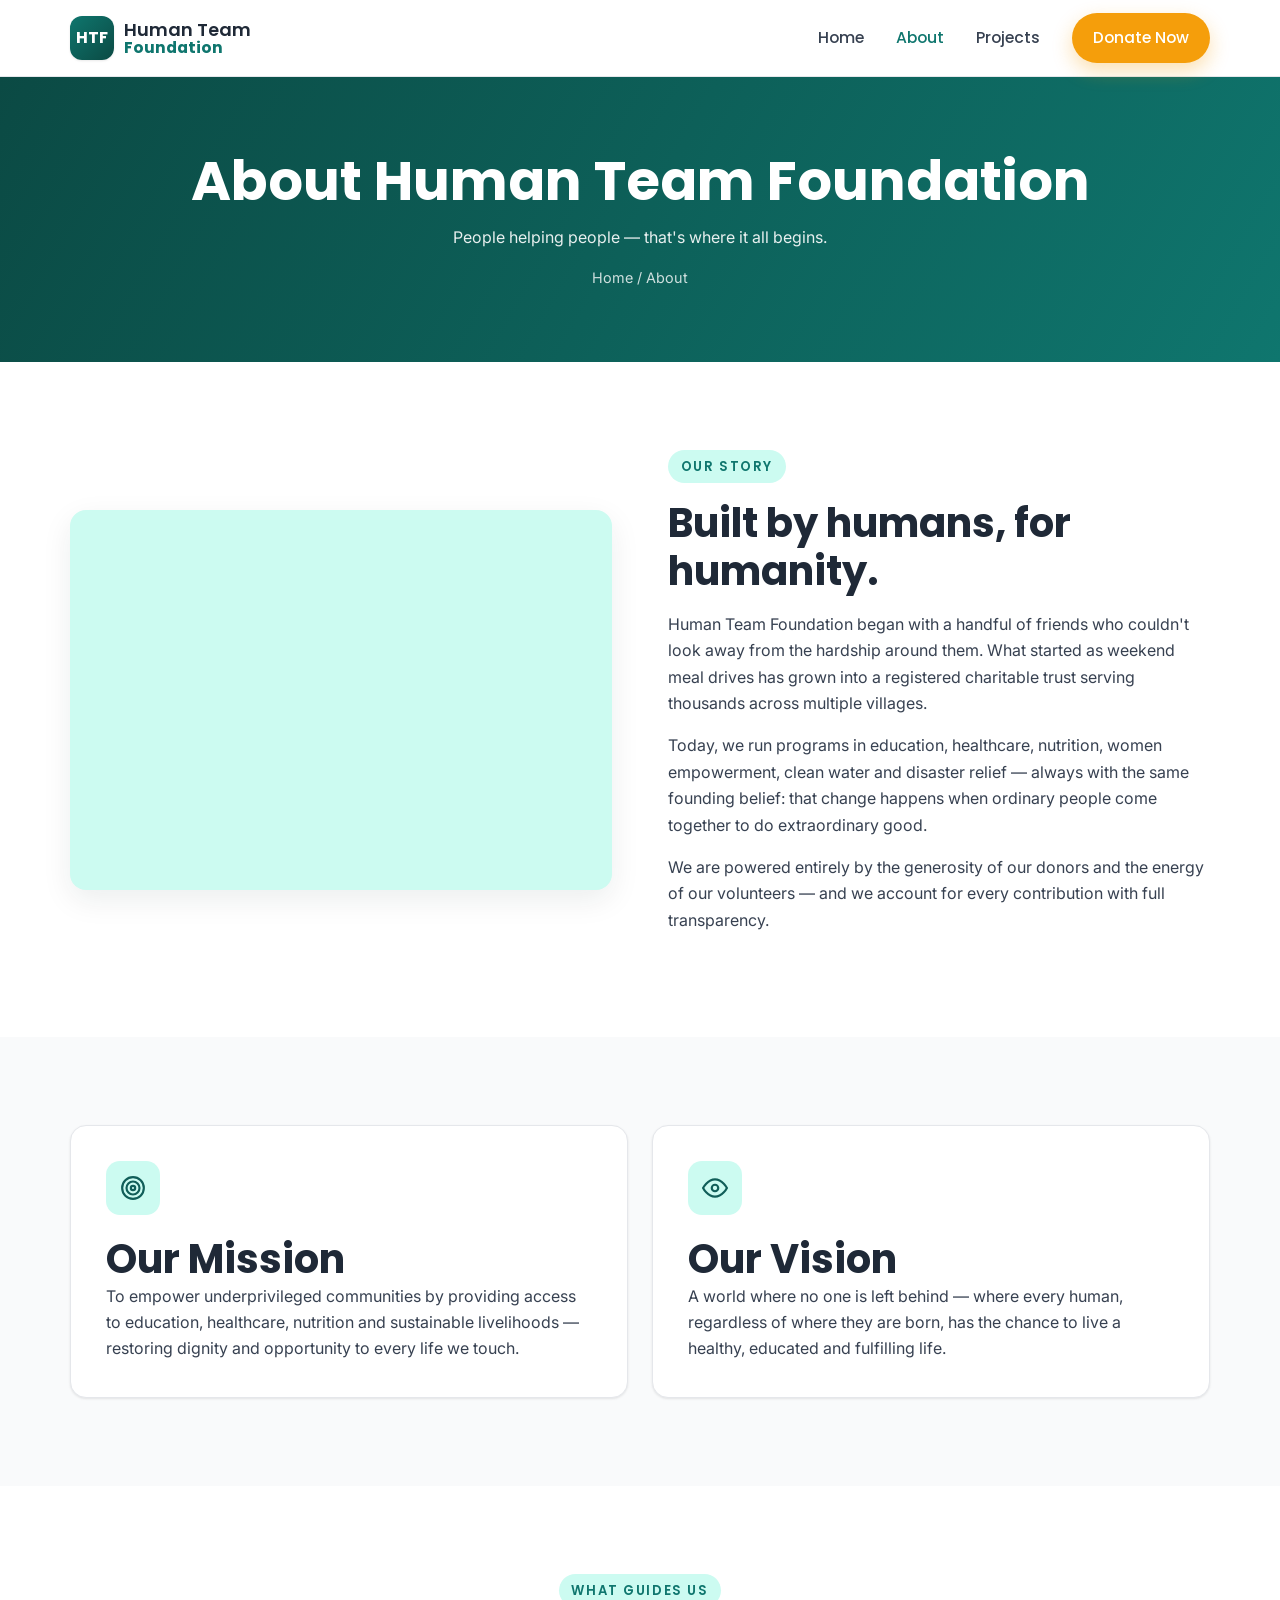
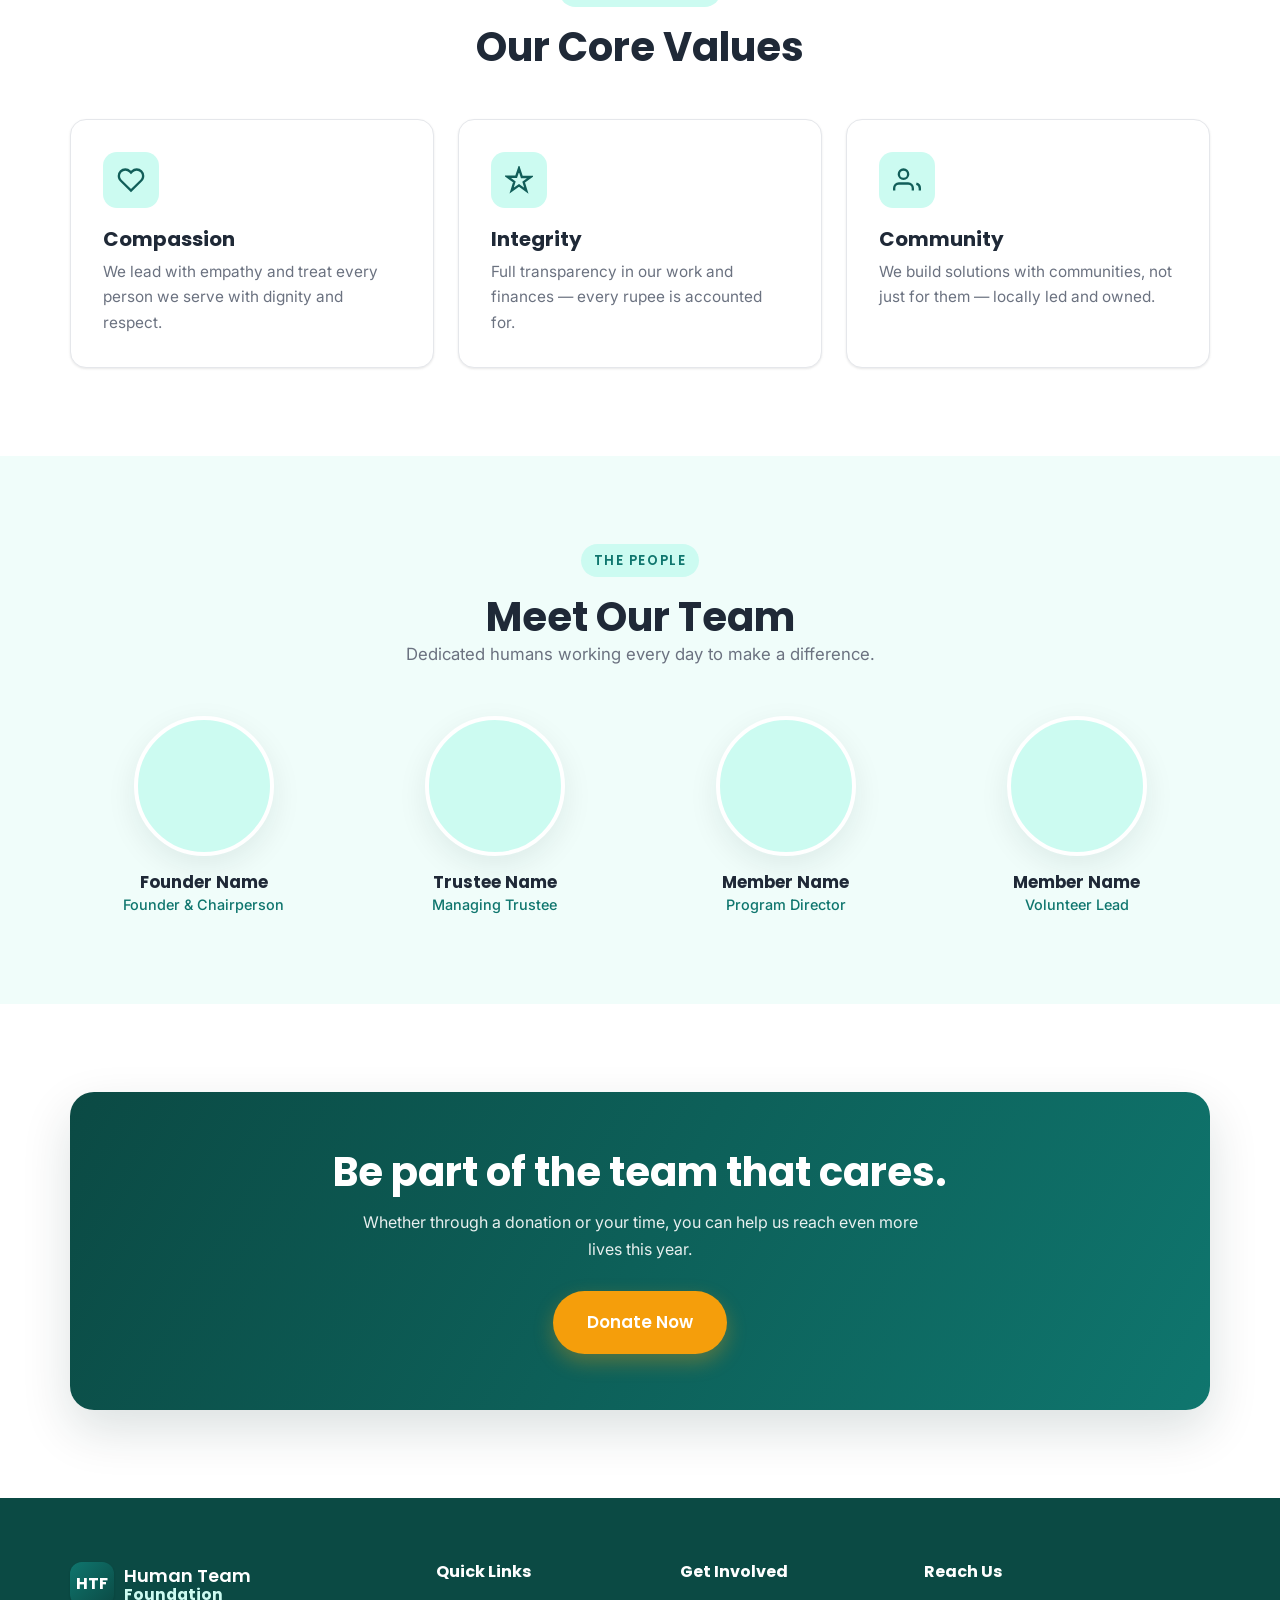
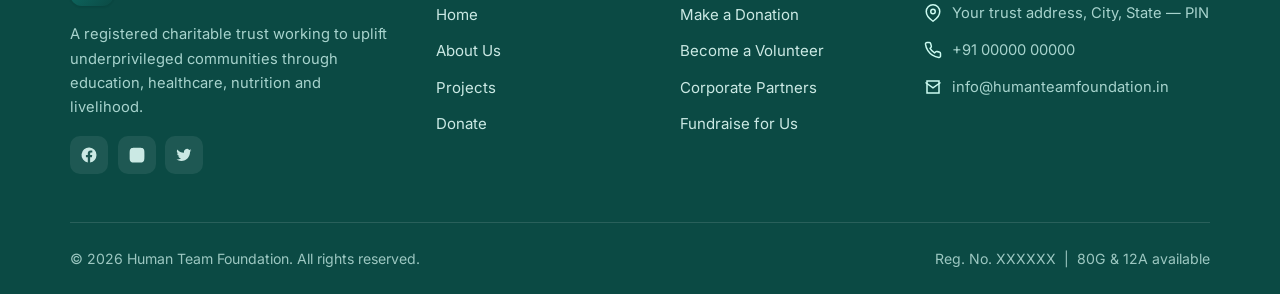
==== about.html @ f2bc8ce1 "Build full multi-page charity website (Home, About, Projects, Donate) - Modern responsive design wit" ====
<!DOCTYPE html>
<html lang="en">
<head>
  <meta charset="UTF-8" />
  <meta name="viewport" content="width=device-width, initial-scale=1.0" />
  <title>About Us — Human Team Foundation</title>
  <meta name="description" content="Learn about Human Team Foundation — our story, mission, vision, values and the team working to uplift underprivileged communities." />
  <link rel="preconnect" href="https://fonts.googleapis.com" />
  <link rel="preconnect" href="https://fonts.gstatic.com" crossorigin />
  <link href="https://fonts.googleapis.com/css2?family=Inter:wght@400;500;600&family=Poppins:wght@500;600;700&display=swap" rel="stylesheet" />
  <link rel="stylesheet" href="assets/css/style.css" />
</head>
<body>

  <!-- ===== Header ===== -->
  <header class="site-header" id="header">
    <div class="container header-inner">
      <a href="index.html" class="brand">
        <span class="brand-mark">HTF</span>
        <span class="brand-text">Human Team<strong>Foundation</strong></span>
      </a>
      <nav class="nav" id="nav">
        <a href="index.html">Home</a>
        <a href="about.html" class="active">About</a>
        <a href="projects.html">Projects</a>
        <a href="donate.html" class="btn btn-accent btn-sm nav-donate">Donate Now</a>
      </nav>
      <button class="nav-toggle" id="navToggle" aria-label="Toggle menu"><span></span><span></span><span></span></button>
    </div>
  </header>

  <main>
    <!-- ===== Page hero ===== -->
    <section class="page-hero">
      <div class="container">
        <h1>About Human Team Foundation</h1>
        <p>People helping people — that's where it all begins.</p>
        <div class="breadcrumb"><a href="index.html">Home</a> / About</div>
      </div>
    </section>

    <!-- ===== Story ===== -->
    <section class="section">
      <div class="container split">
        <div class="split-media reveal" style="background-image:url('https://images.unsplash.com/photo-1517048676732-d65bc937f952?auto=format&fit=crop&w=900&q=80')"></div>
        <div class="reveal">
          <span class="eyebrow">Our Story</span>
          <h2>Built by humans, for humanity.</h2>
          <p>Human Team Foundation began with a handful of friends who couldn't look away from the hardship around them. What started as weekend meal drives has grown into a registered charitable trust serving thousands across multiple villages.</p>
          <p>Today, we run programs in education, healthcare, nutrition, women empowerment, clean water and disaster relief — always with the same founding belief: that change happens when ordinary people come together to do extraordinary good.</p>
          <p>We are powered entirely by the generosity of our donors and the energy of our volunteers — and we account for every contribution with full transparency.</p>
        </div>
      </div>
    </section>

    <!-- ===== Mission / Vision ===== -->
    <section class="section section-soft">
      <div class="container">
        <div class="grid-2">
          <div class="mv-card reveal">
            <div class="icon"><svg viewBox="0 0 24 24" fill="none" stroke="currentColor" stroke-width="2"><circle cx="12" cy="12" r="10"/><circle cx="12" cy="12" r="6"/><circle cx="12" cy="12" r="2"/></svg></div>
            <h2>Our Mission</h2>
            <p>To empower underprivileged communities by providing access to education, healthcare, nutrition and sustainable livelihoods — restoring dignity and opportunity to every life we touch.</p>
          </div>
          <div class="mv-card reveal">
            <div class="icon"><svg viewBox="0 0 24 24" fill="none" stroke="currentColor" stroke-width="2"><path d="M1 12s4-8 11-8 11 8 11 8-4 8-11 8-11-8-11-8z"/><circle cx="12" cy="12" r="3"/></svg></div>
            <h2>Our Vision</h2>
            <p>A world where no one is left behind — where every human, regardless of where they are born, has the chance to live a healthy, educated and fulfilling life.</p>
          </div>
        </div>
      </div>
    </section>

    <!-- ===== Values ===== -->
    <section class="section">
      <div class="container">
        <div class="section-head center narrow reveal">
          <span class="eyebrow">What Guides Us</span>
          <h2>Our Core Values</h2>
        </div>
        <div class="grid-3">
          <div class="feature reveal">
            <div class="icon"><svg viewBox="0 0 24 24" fill="none" stroke="currentColor" stroke-width="2"><path d="M20.8 4.6a5.5 5.5 0 00-7.8 0L12 5.6l-1-1a5.5 5.5 0 00-7.8 7.8L12 21l8.8-8.6a5.5 5.5 0 000-7.8z"/></svg></div>
            <h3>Compassion</h3>
            <p>We lead with empathy and treat every person we serve with dignity and respect.</p>
          </div>
          <div class="feature reveal">
            <div class="icon"><svg viewBox="0 0 24 24" fill="none" stroke="currentColor" stroke-width="2"><path d="M12 2l2.4 7.4H22l-6 4.4 2.3 7.4-6.3-4.6L5.7 21l2.3-7.4-6-4.4h7.6z"/></svg></div>
            <h3>Integrity</h3>
            <p>Full transparency in our work and finances — every rupee is accounted for.</p>
          </div>
          <div class="feature reveal">
            <div class="icon"><svg viewBox="0 0 24 24" fill="none" stroke="currentColor" stroke-width="2"><path d="M17 21v-2a4 4 0 00-4-4H5a4 4 0 00-4 4v2"/><circle cx="9" cy="7" r="4"/><path d="M23 21v-2a4 4 0 00-3-3.9"/></svg></div>
            <h3>Community</h3>
            <p>We build solutions with communities, not just for them — locally led and owned.</p>
          </div>
        </div>
      </div>
    </section>

    <!-- ===== Team ===== -->
    <section class="section section-mint">
      <div class="container">
        <div class="section-head center narrow reveal">
          <span class="eyebrow">The People</span>
          <h2>Meet Our Team</h2>
          <p>Dedicated humans working every day to make a difference.</p>
        </div>
        <div class="team-grid">
          <div class="team-card reveal"><div class="team-photo" style="background-image:url('https://images.unsplash.com/photo-1507003211169-0a1dd7228f2d?auto=format&fit=crop&w=300&q=80')"></div><h3>Founder Name</h3><div class="role">Founder &amp; Chairperson</div></div>
          <div class="team-card reveal"><div class="team-photo" style="background-image:url('https://images.unsplash.com/photo-1494790108377-be9c29b29330?auto=format&fit=crop&w=300&q=80')"></div><h3>Trustee Name</h3><div class="role">Managing Trustee</div></div>
          <div class="team-card reveal"><div class="team-photo" style="background-image:url('https://images.unsplash.com/photo-1500648767791-00dcc994a43e?auto=format&fit=crop&w=300&q=80')"></div><h3>Member Name</h3><div class="role">Program Director</div></div>
          <div class="team-card reveal"><div class="team-photo" style="background-image:url('https://images.unsplash.com/photo-1573497019940-1c28c88b4f3e?auto=format&fit=crop&w=300&q=80')"></div><h3>Member Name</h3><div class="role">Volunteer Lead</div></div>
        </div>
      </div>
    </section>

    <!-- ===== CTA ===== -->
    <section class="section">
      <div class="container">
        <div class="cta-band reveal">
          <h2>Be part of the team that cares.</h2>
          <p>Whether through a donation or your time, you can help us reach even more lives this year.</p>
          <a href="donate.html" class="btn btn-accent btn-lg">Donate Now</a>
        </div>
      </div>
    </section>
  </main>

  <!-- ===== Footer ===== -->
  <footer class="site-footer">
    <div class="container">
      <div class="footer-grid">
        <div class="footer-about">
          <a href="index.html" class="brand"><span class="brand-mark">HTF</span><span class="brand-text">Human Team<strong>Foundation</strong></span></a>
          <p>A registered charitable trust working to uplift underprivileged communities through education, healthcare, nutrition and livelihood.</p>
          <div class="socials">
            <a href="#" aria-label="Facebook"><svg viewBox="0 0 24 24" fill="currentColor"><path d="M22 12a10 10 0 10-11.6 9.9v-7H7.9V12h2.5V9.8c0-2.5 1.5-3.9 3.8-3.9 1.1 0 2.2.2 2.2.2v2.5h-1.3c-1.2 0-1.6.8-1.6 1.6V12h2.8l-.5 2.9h-2.3v7A10 10 0 0022 12z"/></svg></a>
            <a href="#" aria-label="Instagram"><svg viewBox="0 0 24 24" fill="currentColor"><path d="M12 2.2c3.2 0 3.6 0 4.9.1 1.2.1 1.8.3 2.2.4.6.2 1 .5 1.4.9.4.4.7.8.9 1.4.1.4.3 1 .4 2.2.1 1.3.1 1.7.1 4.9s0 3.6-.1 4.9c-.1 1.2-.3 1.8-.4 2.2-.2.6-.5 1-.9 1.4-.4.4-.8.7-1.4.9-.4.1-1 .3-2.2.4-1.3.1-1.7.1-4.9.1s-3.6 0-4.9-.1c-1.2-.1-1.8-.3-2.2-.4-.6-.2-1-.5-1.4-.9-.4-.4-.7-.8-.9-1.4-.1-.4-.3-1-.4-2.2C2.2 15.6 2.2 15.2 2.2 12s0-3.6.1-4.9c.1-1.2.3-1.8.4-2.2.2-.6.5-1 .9-1.4.4-.4.8-.7 1.4-.9.4-.1 1-.3 2.2-.4C8.4 2.2 8.8 2.2 12 2.2z"/></svg></a>
            <a href="#" aria-label="Twitter"><svg viewBox="0 0 24 24" fill="currentColor"><path d="M22 5.9c-.7.3-1.5.5-2.3.6.8-.5 1.5-1.3 1.8-2.3-.8.5-1.7.8-2.6 1a4.1 4.1 0 00-7 3.7A11.6 11.6 0 013.2 4.5a4.1 4.1 0 001.3 5.5c-.7 0-1.3-.2-1.8-.5a4.1 4.1 0 003.3 4 4.1 4.1 0 01-1.8.1 4.1 4.1 0 003.8 2.8A8.2 8.2 0 012 18.1a11.6 11.6 0 006.3 1.8c7.5 0 11.7-6.3 11.7-11.7v-.5c.8-.6 1.5-1.3 2-2.1z"/></svg></a>
          </div>
        </div>
        <div>
          <h4>Quick Links</h4>
          <ul class="footer-links">
            <li><a href="index.html">Home</a></li>
            <li><a href="about.html">About Us</a></li>
            <li><a href="projects.html">Projects</a></li>
            <li><a href="donate.html">Donate</a></li>
          </ul>
        </div>
        <div>
          <h4>Get Involved</h4>
          <ul class="footer-links">
            <li><a href="donate.html">Make a Donation</a></li>
            <li><a href="#">Become a Volunteer</a></li>
            <li><a href="#">Corporate Partners</a></li>
            <li><a href="#">Fundraise for Us</a></li>
          </ul>
        </div>
        <div>
          <h4>Reach Us</h4>
          <div class="contact-line"><svg viewBox="0 0 24 24" fill="none" stroke="currentColor" stroke-width="2"><path d="M21 10c0 7-9 13-9 13s-9-6-9-13a9 9 0 0118 0z"/><circle cx="12" cy="10" r="3"/></svg><span>Your trust address, City, State — PIN</span></div>
          <div class="contact-line"><svg viewBox="0 0 24 24" fill="none" stroke="currentColor" stroke-width="2"><path d="M22 16.9v3a2 2 0 01-2.2 2 19.8 19.8 0 01-8.6-3.1 19.5 19.5 0 01-6-6A19.8 19.8 0 012 4.2 2 2 0 014 2h3a2 2 0 012 1.7c.1 1 .4 1.9.7 2.8a2 2 0 01-.5 2.1L8.1 9.9a16 16 0 006 6l1.3-1.3a2 2 0 012.1-.5c.9.3 1.8.6 2.8.7a2 2 0 011.7 2z"/></svg><span>+91 00000 00000</span></div>
          <div class="contact-line"><svg viewBox="0 0 24 24" fill="none" stroke="currentColor" stroke-width="2"><path d="M4 4h16v16H4z"/><path d="M22 6l-10 7L2 6"/></svg><span>info@humanteamfoundation.in</span></div>
        </div>
      </div>
      <div class="footer-bottom">
        <span>&copy; <span id="year"></span> Human Team Foundation. All rights reserved.</span>
        <span>Reg. No. XXXXXX &nbsp;|&nbsp; 80G &amp; 12A available</span>
      </div>
    </div>
  </footer>

  <script src="assets/js/main.js"></script>
</body>
</html>
---- assets/css/style.css ----
/* =========================================================
   Human Team Foundation — Design System
   ========================================================= */
:root {
  /* Brand palette */
  --brand: #0f766e;          /* teal/emerald — trust */
  --brand-dark: #115e59;
  --brand-darker: #0b4a44;
  --brand-light: #ccfbf1;
  --brand-tint: #f0fdfa;

  --accent: #f59e0b;         /* amber — action/donate */
  --accent-dark: #d97706;

  --ink: #1f2937;            /* main text */
  --ink-soft: #374151;
  --muted: #6b7280;
  --line: #e5e7eb;

  --bg: #ffffff;
  --bg-soft: #f9fafb;
  --bg-mint: #f0fdfa;

  --radius: 16px;
  --radius-sm: 10px;
  --shadow-sm: 0 1px 3px rgba(0,0,0,.06), 0 1px 2px rgba(0,0,0,.04);
  --shadow: 0 10px 30px rgba(2, 44, 40, .08);
  --shadow-lg: 0 20px 50px rgba(2, 44, 40, .14);
  --container: 1140px;
  --header-h: 76px;

  --font-head: "Poppins", system-ui, -apple-system, "Segoe UI", sans-serif;
  --font-body: "Inter", system-ui, -apple-system, "Segoe UI", sans-serif;
}

/* Reset */
*, *::before, *::after { box-sizing: border-box; margin: 0; padding: 0; }
html { scroll-behavior: smooth; }
body {
  font-family: var(--font-body);
  color: var(--ink);
  line-height: 1.65;
  background: var(--bg);
  -webkit-font-smoothing: antialiased;
}
img { max-width: 100%; display: block; }
a { color: inherit; text-decoration: none; }
ul { list-style: none; }

h1, h2, h3, h4 { font-family: var(--font-head); line-height: 1.2; color: var(--ink); font-weight: 700; }
h1 { font-size: clamp(2.1rem, 4.5vw, 3.4rem); }
h2 { font-size: clamp(1.7rem, 3.2vw, 2.5rem); }
h3 { font-size: 1.25rem; }
p { color: var(--ink-soft); }

/* Layout */
.container { width: 90%; max-width: var(--container); margin-inline: auto; }
.section { padding: 5.5rem 0; }
.section-soft { background: var(--bg-soft); }
.section-mint { background: var(--bg-mint); }
.center { text-align: center; }
.narrow { max-width: 720px; margin-inline: auto; }

.eyebrow {
  display: inline-block;
  font-family: var(--font-head);
  font-weight: 600;
  font-size: .82rem;
  letter-spacing: .12em;
  text-transform: uppercase;
  color: var(--brand);
  background: var(--brand-light);
  padding: .35rem .8rem;
  border-radius: 50px;
  margin-bottom: 1rem;
}
.section-head { margin-bottom: 3rem; }
.section-head p { color: var(--muted); font-size: 1.05rem; }

/* Buttons */
.btn {
  display: inline-flex;
  align-items: center;
  gap: .5rem;
  font-family: var(--font-head);
  font-weight: 600;
  font-size: .98rem;
  padding: .85rem 1.6rem;
  border-radius: 50px;
  border: 2px solid transparent;
  cursor: pointer;
  transition: transform .15s ease, box-shadow .2s ease, background .2s ease, color .2s ease;
  white-space: nowrap;
}
.btn:hover { transform: translateY(-2px); }
.btn-accent { background: var(--accent); color: #fff; box-shadow: 0 8px 20px rgba(245,158,11,.32); }
.btn-accent:hover { background: var(--accent-dark); box-shadow: 0 12px 26px rgba(245,158,11,.4); }
.btn-brand { background: var(--brand); color: #fff; box-shadow: 0 8px 20px rgba(15,118,110,.28); }
.btn-brand:hover { background: var(--brand-dark); }
.btn-outline { background: transparent; color: var(--brand); border-color: var(--brand); }
.btn-outline:hover { background: var(--brand); color: #fff; }
.btn-ghost-light { background: rgba(255,255,255,.15); color:#fff; border-color: rgba(255,255,255,.6); }
.btn-ghost-light:hover { background:#fff; color: var(--brand-dark); }
.btn-sm { padding: .6rem 1.2rem; font-size: .9rem; }
.btn-lg { padding: 1rem 2rem; font-size: 1.05rem; }

/* ============ Header ============ */
.site-header {
  position: sticky; top: 0; z-index: 50;
  background: rgba(255,255,255,.9);
  backdrop-filter: saturate(180%) blur(12px);
  border-bottom: 1px solid var(--line);
  transition: box-shadow .2s ease;
}
.site-header.scrolled { box-shadow: var(--shadow-sm); }
.header-inner { display: flex; align-items: center; justify-content: space-between; height: var(--header-h); }
.brand { display: flex; align-items: center; gap: .65rem; }
.brand-mark {
  display: grid; place-items: center;
  width: 44px; height: 44px; border-radius: 12px;
  background: linear-gradient(135deg, var(--brand), var(--brand-darker));
  color: #fff; font-family: var(--font-head); font-weight: 700; font-size: 1rem;
  letter-spacing: .02em; box-shadow: var(--shadow-sm);
}
.brand-text { font-family: var(--font-head); font-weight: 600; font-size: 1.12rem; color: var(--ink); line-height: 1.1; }
.brand-text strong { display: block; font-weight: 700; color: var(--brand); font-size: .98rem; }
.nav { display: flex; align-items: center; gap: 2rem; }
.nav > a { font-family: var(--font-head); font-weight: 500; color: var(--ink-soft); font-size: .98rem; transition: color .15s; }
.nav > a:hover, .nav > a.active { color: var(--brand); }
.nav .nav-donate { color: #fff; }
.nav-toggle { display: none; background: none; border: 0; cursor: pointer; width: 42px; height: 42px; flex-direction: column; gap: 5px; justify-content: center; align-items: center; }
.nav-toggle span { width: 24px; height: 2.5px; background: var(--ink); border-radius: 2px; transition: .25s; }

/* ============ Hero ============ */
.hero {
  position: relative;
  min-height: calc(100vh - var(--header-h));
  display: flex; align-items: center;
  color: #fff;
  background:
    linear-gradient(120deg, rgba(11,74,68,.92) 0%, rgba(15,118,110,.78) 55%, rgba(15,118,110,.35) 100%),
    var(--brand-darker);
  background-size: cover; background-position: center;
  overflow: hidden;
}
.hero.has-photo {
  background:
    linear-gradient(120deg, rgba(11,74,68,.92) 0%, rgba(15,118,110,.72) 55%, rgba(11,74,68,.45) 100%),
    url("https://images.unsplash.com/photo-1488521787991-ed7bbaae773c?auto=format&fit=crop&w=1600&q=80");
  background-size: cover; background-position: center;
}
.hero-inner { padding: 4rem 0; max-width: 720px; }
.hero h1 { color: #fff; margin-bottom: 1.2rem; }
.hero p { color: rgba(255,255,255,.92); font-size: 1.18rem; margin-bottom: 2rem; max-width: 600px; }
.hero-actions { display: flex; gap: 1rem; flex-wrap: wrap; }
.hero-badge {
  display: inline-flex; align-items: center; gap: .5rem;
  background: rgba(255,255,255,.15); border: 1px solid rgba(255,255,255,.25);
  padding: .4rem .9rem; border-radius: 50px; font-size: .85rem; font-weight: 500;
  margin-bottom: 1.5rem;
}
.hero-badge .dot { width: 8px; height: 8px; border-radius: 50%; background: var(--accent); }

/* Page banner (inner pages) */
.page-hero {
  color: #fff; text-align: center; padding: 4.5rem 0;
  background: linear-gradient(120deg, var(--brand-darker), var(--brand));
}
.page-hero h1 { color: #fff; }
.page-hero p { color: rgba(255,255,255,.9); margin-top: .6rem; }
.breadcrumb { font-size: .9rem; color: rgba(255,255,255,.8); margin-top: 1rem; }
.breadcrumb a:hover { color: #fff; text-decoration: underline; }

/* ============ Stats ============ */
.stats { display: grid; grid-template-columns: repeat(4, 1fr); gap: 1.5rem; }
.stat { text-align: center; padding: 1.5rem 1rem; background: #fff; border-radius: var(--radius); box-shadow: var(--shadow-sm); border: 1px solid var(--line); }
.stat .num { font-family: var(--font-head); font-weight: 700; font-size: 2.4rem; color: var(--brand); line-height: 1; }
.stat .num span { color: var(--accent); }
.stat .label { color: var(--muted); font-size: .95rem; margin-top: .4rem; }

/* ============ Feature cards (focus areas) ============ */
.grid-3 { display: grid; grid-template-columns: repeat(3, 1fr); gap: 1.5rem; }
.grid-2 { display: grid; grid-template-columns: repeat(2, 1fr); gap: 1.5rem; }
.feature {
  background: #fff; border: 1px solid var(--line); border-radius: var(--radius);
  padding: 2rem; transition: transform .2s, box-shadow .2s; box-shadow: var(--shadow-sm);
}
.feature:hover { transform: translateY(-6px); box-shadow: var(--shadow); }
.feature .icon {
  width: 56px; height: 56px; border-radius: 14px; display: grid; place-items: center;
  background: var(--brand-light); color: var(--brand-dark); margin-bottom: 1.2rem;
}
.feature .icon svg { width: 28px; height: 28px; }
.feature h3 { margin-bottom: .5rem; }
.feature p { color: var(--muted); font-size: .96rem; }

/* ============ Project cards ============ */
.projects-grid { display: grid; grid-template-columns: repeat(3, 1fr); gap: 1.8rem; }
.project-card {
  background: #fff; border-radius: var(--radius); overflow: hidden;
  border: 1px solid var(--line); box-shadow: var(--shadow-sm);
  display: flex; flex-direction: column; transition: transform .2s, box-shadow .2s;
}
.project-card:hover { transform: translateY(-6px); box-shadow: var(--shadow-lg); }
.project-media { height: 200px; background-size: cover; background-position: center; position: relative; background-color: var(--brand); }
.project-tag {
  position: absolute; top: 1rem; left: 1rem;
  background: rgba(255,255,255,.95); color: var(--brand-dark);
  font-family: var(--font-head); font-weight: 600; font-size: .78rem;
  padding: .3rem .75rem; border-radius: 50px;
}
.project-body { padding: 1.5rem; display: flex; flex-direction: column; flex: 1; }
.project-body h3 { margin-bottom: .5rem; }
.project-body p { color: var(--muted); font-size: .94rem; flex: 1; }
.progress { height: 8px; background: var(--line); border-radius: 50px; overflow: hidden; margin: 1.2rem 0 .5rem; }
.progress > span { display: block; height: 100%; background: linear-gradient(90deg, var(--brand), var(--accent)); border-radius: 50px; }
.progress-meta { display: flex; justify-content: space-between; font-size: .85rem; color: var(--muted); margin-bottom: 1.2rem; }
.progress-meta strong { color: var(--ink); }

/* ============ CTA band ============ */
.cta-band {
  background: linear-gradient(120deg, var(--brand-darker), var(--brand));
  color: #fff; border-radius: 24px; padding: 3.5rem; text-align: center;
  box-shadow: var(--shadow-lg); position: relative; overflow: hidden;
}
.cta-band h2 { color: #fff; margin-bottom: .8rem; }
.cta-band p { color: rgba(255,255,255,.9); margin-bottom: 1.8rem; max-width: 560px; margin-inline: auto; }

/* ============ About / split ============ */
.split { display: grid; grid-template-columns: 1fr 1fr; gap: 3.5rem; align-items: center; }
.split-media { border-radius: var(--radius); overflow: hidden; box-shadow: var(--shadow); min-height: 380px; background-size: cover; background-position: center; background-color: var(--brand-light); }
.split h2 { margin-bottom: 1rem; }
.split p { color: var(--ink-soft); margin-bottom: 1rem; }
.check-list li { display: flex; gap: .7rem; align-items: flex-start; margin-bottom: .8rem; color: var(--ink-soft); }
.check-list svg { flex: none; width: 22px; height: 22px; color: var(--brand); margin-top: 2px; }

/* Mission / vision cards */
.mv-card { background:#fff; border:1px solid var(--line); border-radius: var(--radius); padding: 2.2rem; box-shadow: var(--shadow-sm); }
.mv-card .icon { width:54px; height:54px; border-radius:14px; background: var(--brand-light); color: var(--brand-dark); display:grid; place-items:center; margin-bottom:1.2rem; }
.mv-card .icon svg { width:26px; height:26px; }

/* Team */
.team-grid { display:grid; grid-template-columns: repeat(4,1fr); gap:1.5rem; }
.team-card { text-align:center; }
.team-photo { width:140px; height:140px; border-radius:50%; margin:0 auto 1rem; background-size:cover; background-position:center; background-color: var(--brand-light); border:4px solid #fff; box-shadow: var(--shadow); }
.team-card h3 { font-size:1.05rem; }
.team-card .role { color: var(--brand); font-size:.9rem; font-weight:500; }

/* ============ Testimonials ============ */
.testimonial { background:#fff; border:1px solid var(--line); border-radius: var(--radius); padding:2rem; box-shadow: var(--shadow-sm); }
.testimonial .quote { font-size:1.05rem; color: var(--ink-soft); font-style: italic; margin-bottom:1.3rem; }
.testimonial .who { display:flex; align-items:center; gap:.8rem; }
.testimonial .avatar { width:48px; height:48px; border-radius:50%; background-size:cover; background-position:center; background-color: var(--brand-light); }
.testimonial .who strong { display:block; font-family: var(--font-head); }
.testimonial .who span { color: var(--muted); font-size:.85rem; }

/* ============ Donate page ============ */
.donate-wrap { display:grid; grid-template-columns: 1.1fr .9fr; gap: 3rem; align-items: start; }
.amount-grid { display:grid; grid-template-columns: repeat(3,1fr); gap:.8rem; margin: 1.5rem 0; }
.amount-btn {
  padding:1rem; border:2px solid var(--line); border-radius: var(--radius-sm);
  background:#fff; font-family: var(--font-head); font-weight:600; font-size:1.05rem; cursor:pointer;
  transition:.15s; color: var(--ink);
}
.amount-btn:hover { border-color: var(--brand); }
.amount-btn.active { border-color: var(--brand); background: var(--brand-tint); color: var(--brand-dark); }
.pay-card { background:#fff; border:1px solid var(--line); border-radius: var(--radius); padding:2rem; box-shadow: var(--shadow); }
.pay-method { display:flex; align-items:flex-start; gap:1rem; padding:1.2rem 0; border-bottom:1px solid var(--line); }
.pay-method:last-child { border-bottom:0; }
.pay-method .pm-icon { width:46px; height:46px; border-radius:12px; background: var(--brand-light); color: var(--brand-dark); display:grid; place-items:center; flex:none; }
.pay-method .pm-icon svg { width:24px; height:24px; }
.pay-method code { background: var(--bg-soft); padding:.2rem .5rem; border-radius:6px; font-size:.95rem; color: var(--brand-dark); }
.qr-box { text-align:center; padding:1.5rem; background: var(--bg-soft); border-radius: var(--radius-sm); border:1px dashed var(--brand); margin-top:1rem; }
.qr-box img { width:200px; height:200px; margin:0 auto .8rem; border-radius:8px; }
.note { background: #fffbeb; border:1px solid #fde68a; color:#92400e; padding:1rem 1.2rem; border-radius: var(--radius-sm); font-size:.9rem; margin-top:1rem; }

/* Contact / form */
.form-grid { display:grid; gap:1rem; }
.field label { font-family: var(--font-head); font-weight:500; font-size:.9rem; display:block; margin-bottom:.35rem; }
.field input, .field textarea {
  width:100%; padding:.85rem 1rem; border:1px solid var(--line); border-radius: var(--radius-sm);
  font:inherit; color: var(--ink); background:#fff; transition: border .15s;
}
.field input:focus, .field textarea:focus { outline:0; border-color: var(--brand); box-shadow:0 0 0 3px var(--brand-light); }
.form-status { font-weight:600; color: var(--brand); margin-top:.5rem; }

/* ============ Footer ============ */
.site-footer { background: var(--brand-darker); color: #cbe9e4; padding: 4rem 0 1.5rem; }
.footer-grid { display:grid; grid-template-columns: 1.6fr 1fr 1fr 1.4fr; gap:2.5rem; margin-bottom:3rem; }
.site-footer h4 { color:#fff; font-size:1rem; margin-bottom:1.2rem; }
.site-footer a { color:#cbe9e4; font-size:.94rem; transition:.15s; }
.site-footer a:hover { color:#fff; }
.footer-links li { margin-bottom:.6rem; }
.footer-about .brand-text { color:#fff; }
.footer-about .brand-text strong { color: var(--brand-light); }
.footer-about p { color:#a7d3cd; font-size:.92rem; margin:1rem 0; }
.socials { display:flex; gap:.6rem; }
.socials a { width:38px; height:38px; border-radius:10px; background: rgba(255,255,255,.08); display:grid; place-items:center; }
.socials a:hover { background: var(--accent); }
.socials svg { width:18px; height:18px; }
.contact-line { display:flex; gap:.6rem; align-items:flex-start; margin-bottom:.8rem; font-size:.92rem; color:#a7d3cd; }
.contact-line svg { width:18px; height:18px; flex:none; margin-top:3px; color: var(--brand-light); }
.footer-bottom { border-top:1px solid rgba(255,255,255,.12); padding-top:1.5rem; display:flex; justify-content:space-between; flex-wrap:wrap; gap:.5rem; font-size:.88rem; color:#9cc7c1; }

/* ============ Animations ============ */
.reveal { opacity:0; transform: translateY(24px); transition: opacity .6s ease, transform .6s ease; }
.reveal.in { opacity:1; transform:none; }

/* ============ Responsive ============ */
@media (max-width: 980px) {
  .stats { grid-template-columns: repeat(2,1fr); }
  .grid-3, .projects-grid { grid-template-columns: repeat(2,1fr); }
  .team-grid { grid-template-columns: repeat(2,1fr); }
  .footer-grid { grid-template-columns: 1fr 1fr; }
  .split, .donate-wrap { grid-template-columns: 1fr; gap:2rem; }
  .split-media { min-height: 280px; }
}
@media (max-width: 680px) {
  .section { padding: 3.5rem 0; }
  .nav {
    position: fixed; inset: var(--header-h) 0 auto 0;
    background:#fff; flex-direction: column; align-items: stretch; gap:0;
    padding: .5rem 6%; border-bottom:1px solid var(--line);
    transform: translateY(-130%); transition: transform .3s ease; box-shadow: var(--shadow);
  }
  .nav.open { transform: translateY(0); }
  .nav > a { padding: .9rem .2rem; border-bottom:1px solid var(--line); }
  .nav .nav-donate { margin:.8rem 0; text-align:center; justify-content:center; }
  .nav-toggle { display:flex; }
  .nav-toggle.open span:nth-child(1){ transform: translateY(7.5px) rotate(45deg); }
  .nav-toggle.open span:nth-child(2){ opacity:0; }
  .nav-toggle.open span:nth-child(3){ transform: translateY(-7.5px) rotate(-45deg); }
  .stats, .grid-3, .grid-2, .projects-grid, .team-grid, .footer-grid { grid-template-columns: 1fr; }
  .cta-band { padding: 2.5rem 1.5rem; }
  .hero-actions { flex-direction: column; }
  .hero-actions .btn { justify-content:center; }
}
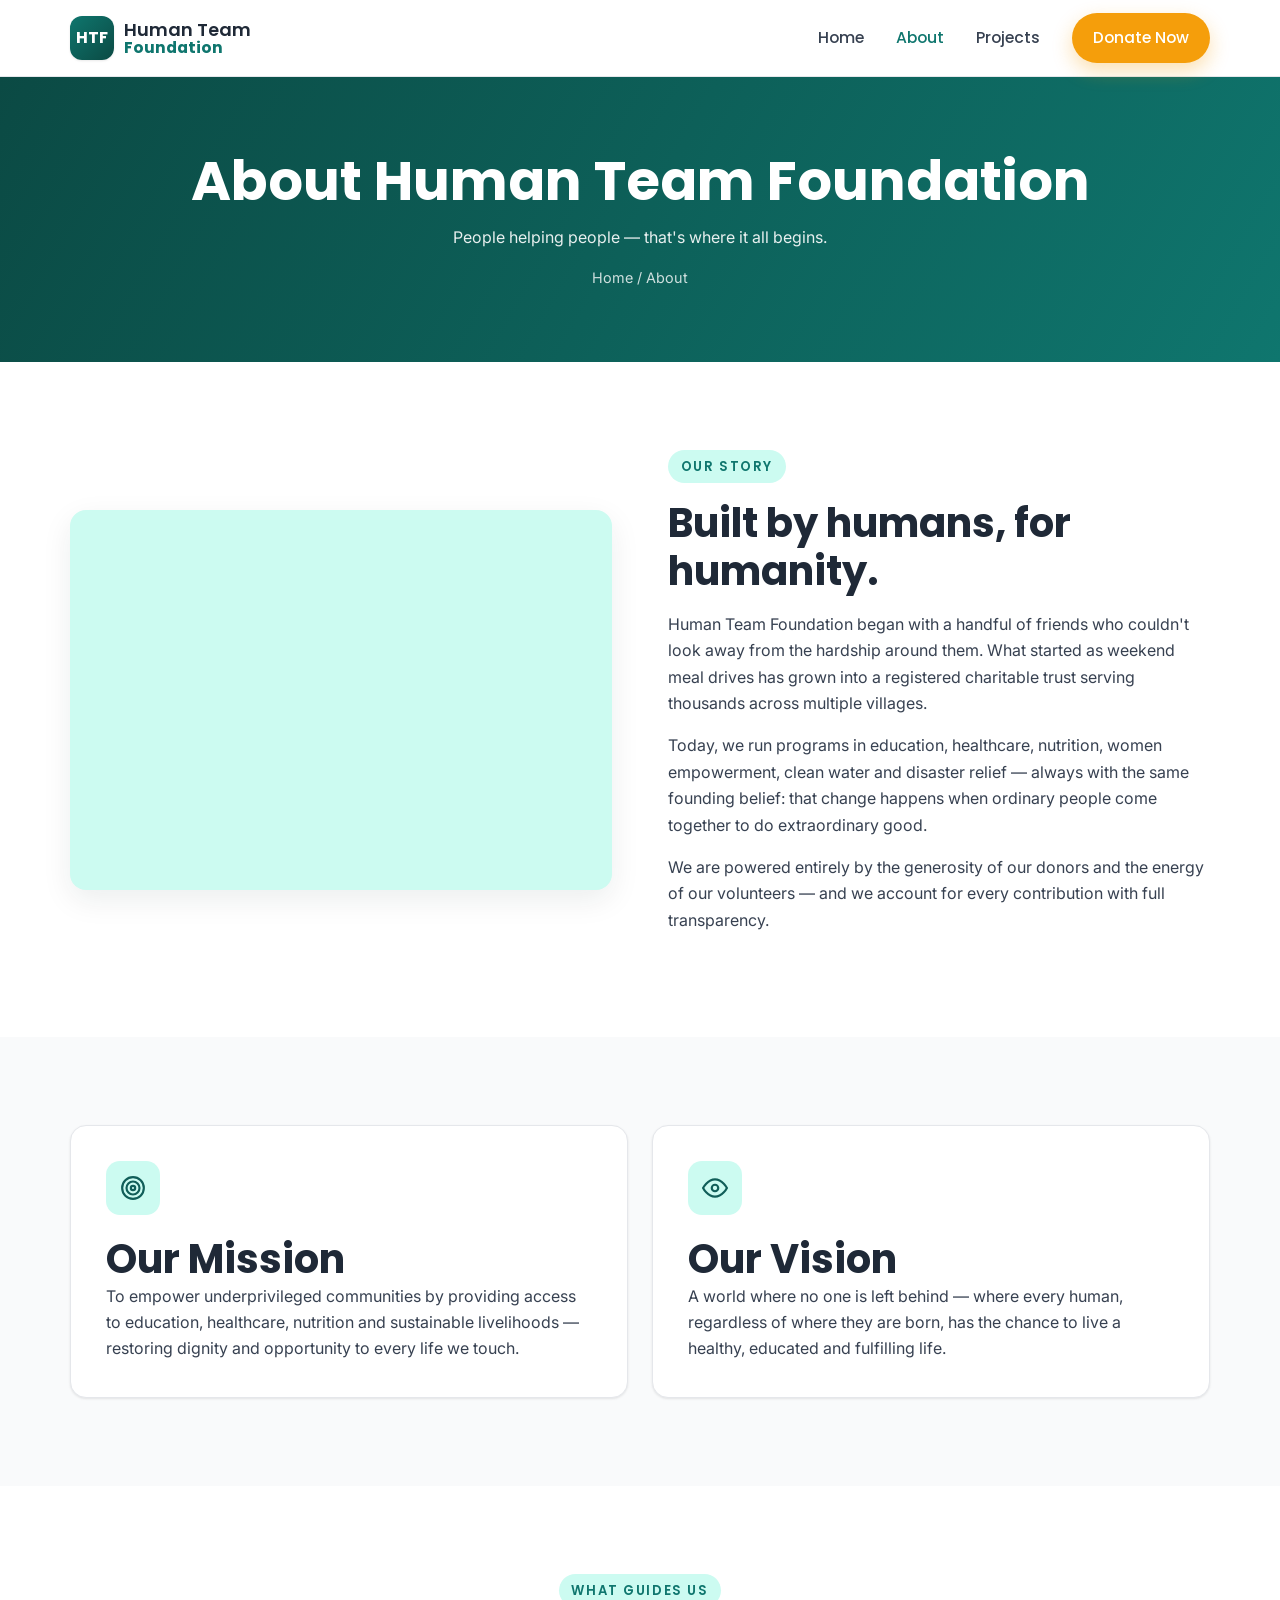
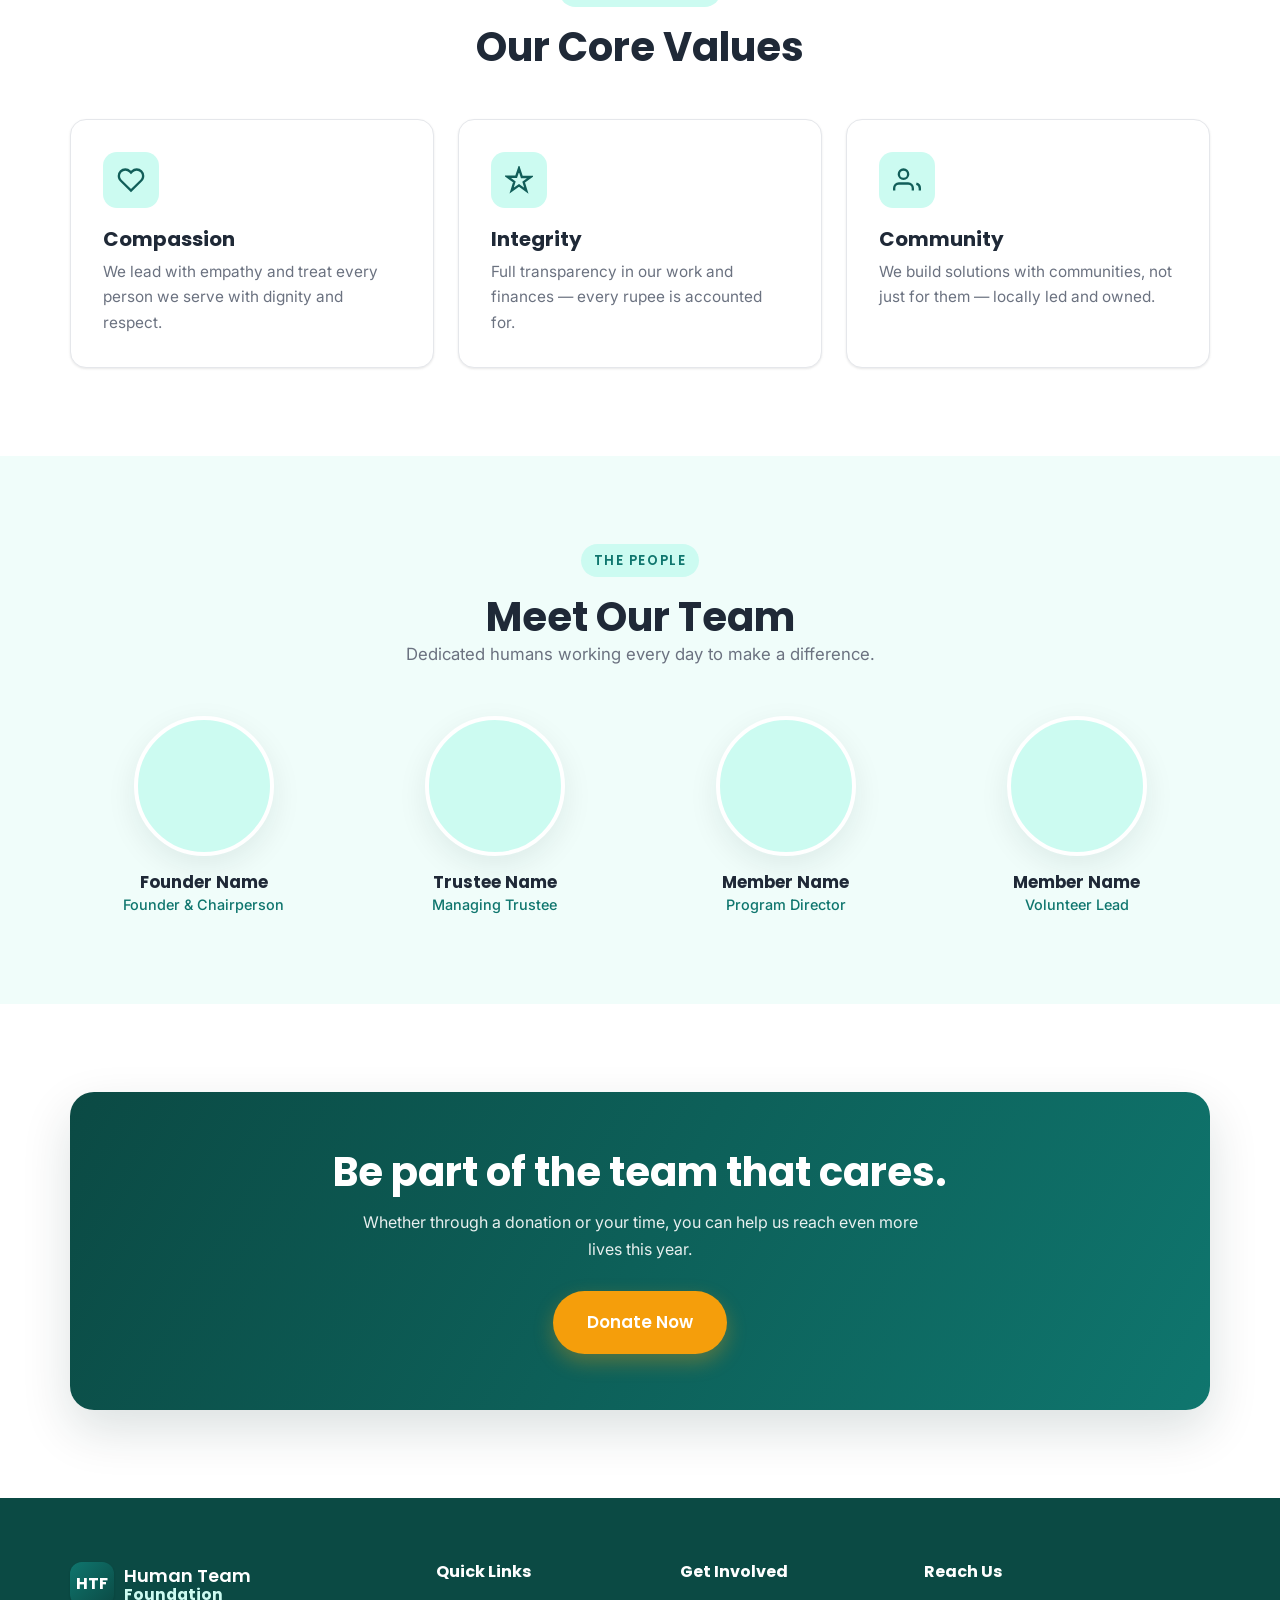
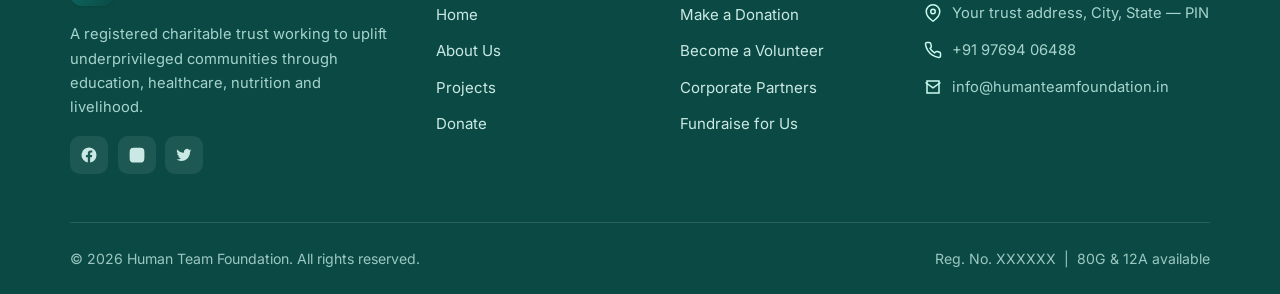
==== commit 7958939c: "Add real payment details: UPI QR, UPI ID, bank account & phone - Generate scannable UPI QR (97694064" ====
--- a/about.html
+++ b/about.html
@@ -161,7 +161,7 @@
         <div>
           <h4>Reach Us</h4>
           <div class="contact-line"><svg viewBox="0 0 24 24" fill="none" stroke="currentColor" stroke-width="2"><path d="M21 10c0 7-9 13-9 13s-9-6-9-13a9 9 0 0118 0z"/><circle cx="12" cy="10" r="3"/></svg><span>Your trust address, City, State — PIN</span></div>
-          <div class="contact-line"><svg viewBox="0 0 24 24" fill="none" stroke="currentColor" stroke-width="2"><path d="M22 16.9v3a2 2 0 01-2.2 2 19.8 19.8 0 01-8.6-3.1 19.5 19.5 0 01-6-6A19.8 19.8 0 012 4.2 2 2 0 014 2h3a2 2 0 012 1.7c.1 1 .4 1.9.7 2.8a2 2 0 01-.5 2.1L8.1 9.9a16 16 0 006 6l1.3-1.3a2 2 0 012.1-.5c.9.3 1.8.6 2.8.7a2 2 0 011.7 2z"/></svg><span>+91 00000 00000</span></div>
+          <div class="contact-line"><svg viewBox="0 0 24 24" fill="none" stroke="currentColor" stroke-width="2"><path d="M22 16.9v3a2 2 0 01-2.2 2 19.8 19.8 0 01-8.6-3.1 19.5 19.5 0 01-6-6A19.8 19.8 0 012 4.2 2 2 0 014 2h3a2 2 0 012 1.7c.1 1 .4 1.9.7 2.8a2 2 0 01-.5 2.1L8.1 9.9a16 16 0 006 6l1.3-1.3a2 2 0 012.1-.5c.9.3 1.8.6 2.8.7a2 2 0 011.7 2z"/></svg><span>+91 97694 06488</span></div>
           <div class="contact-line"><svg viewBox="0 0 24 24" fill="none" stroke="currentColor" stroke-width="2"><path d="M4 4h16v16H4z"/><path d="M22 6l-10 7L2 6"/></svg><span>info@humanteamfoundation.in</span></div>
         </div>
       </div>
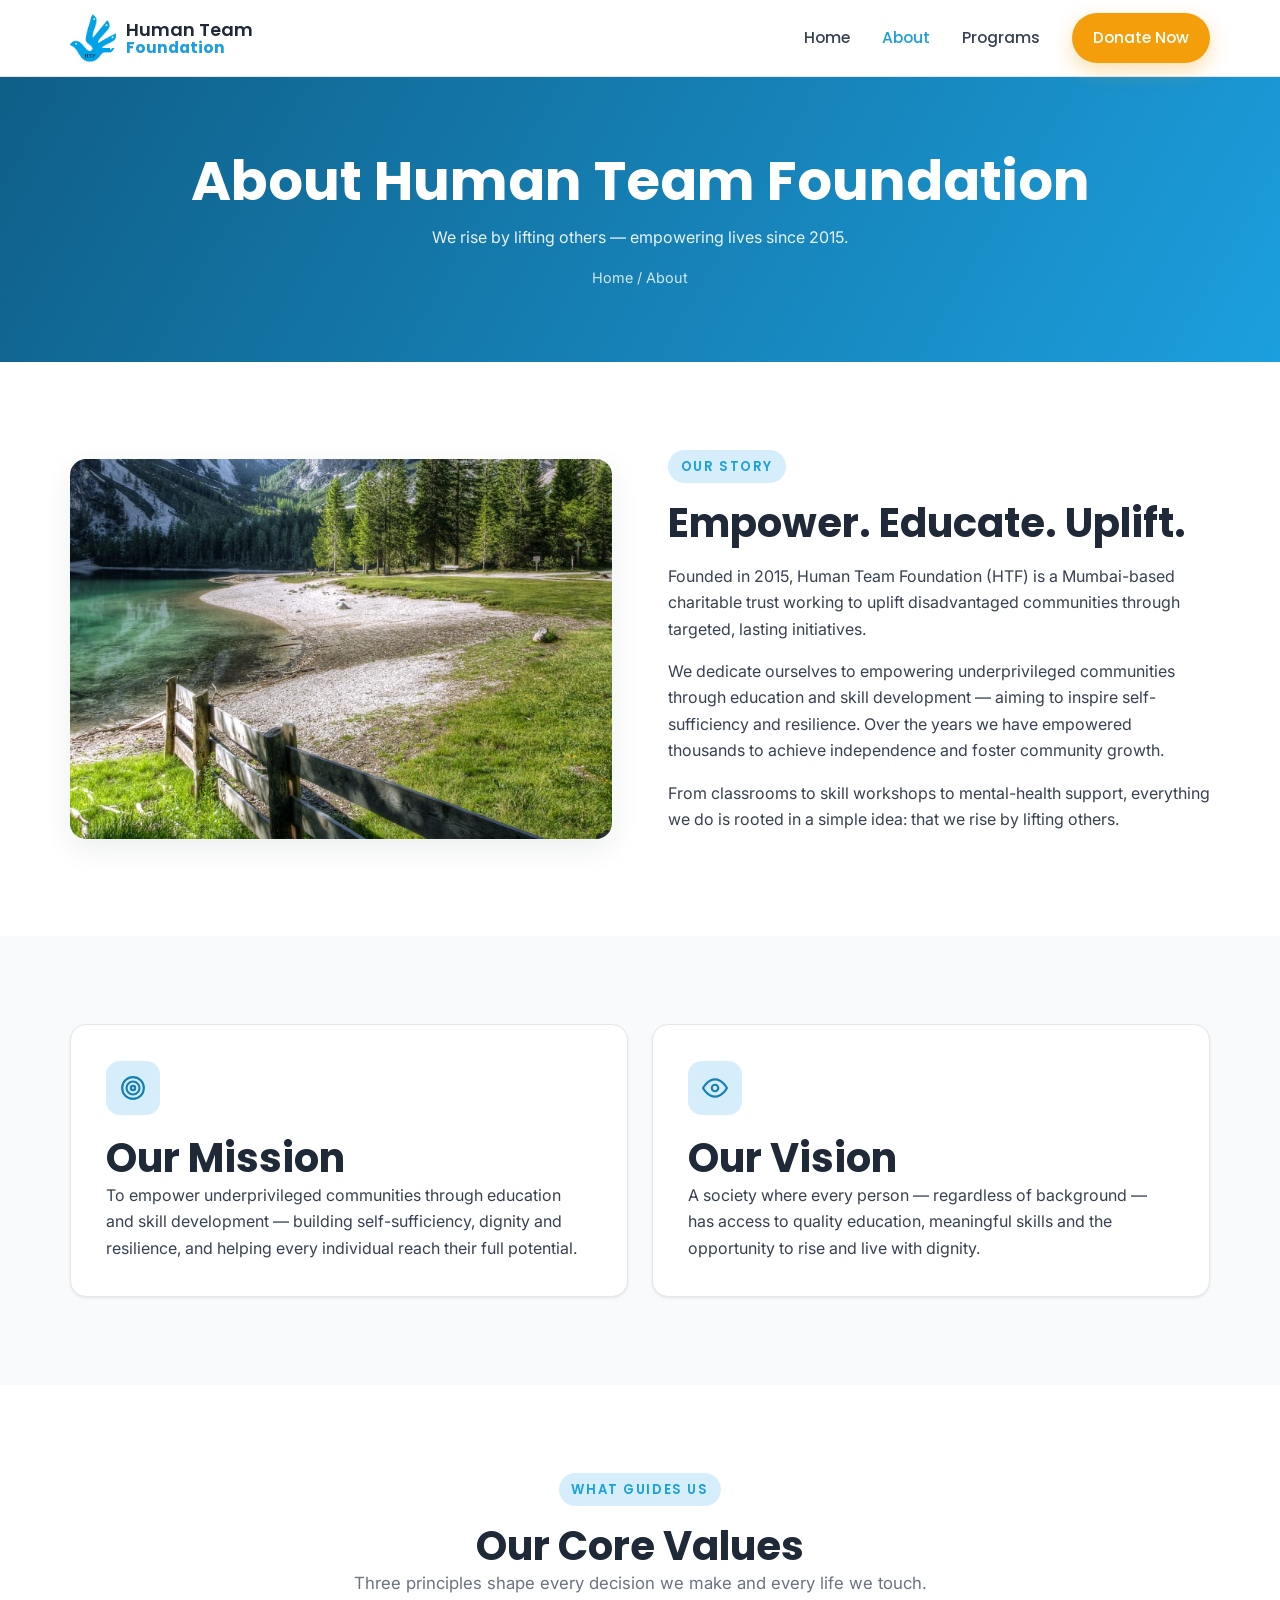
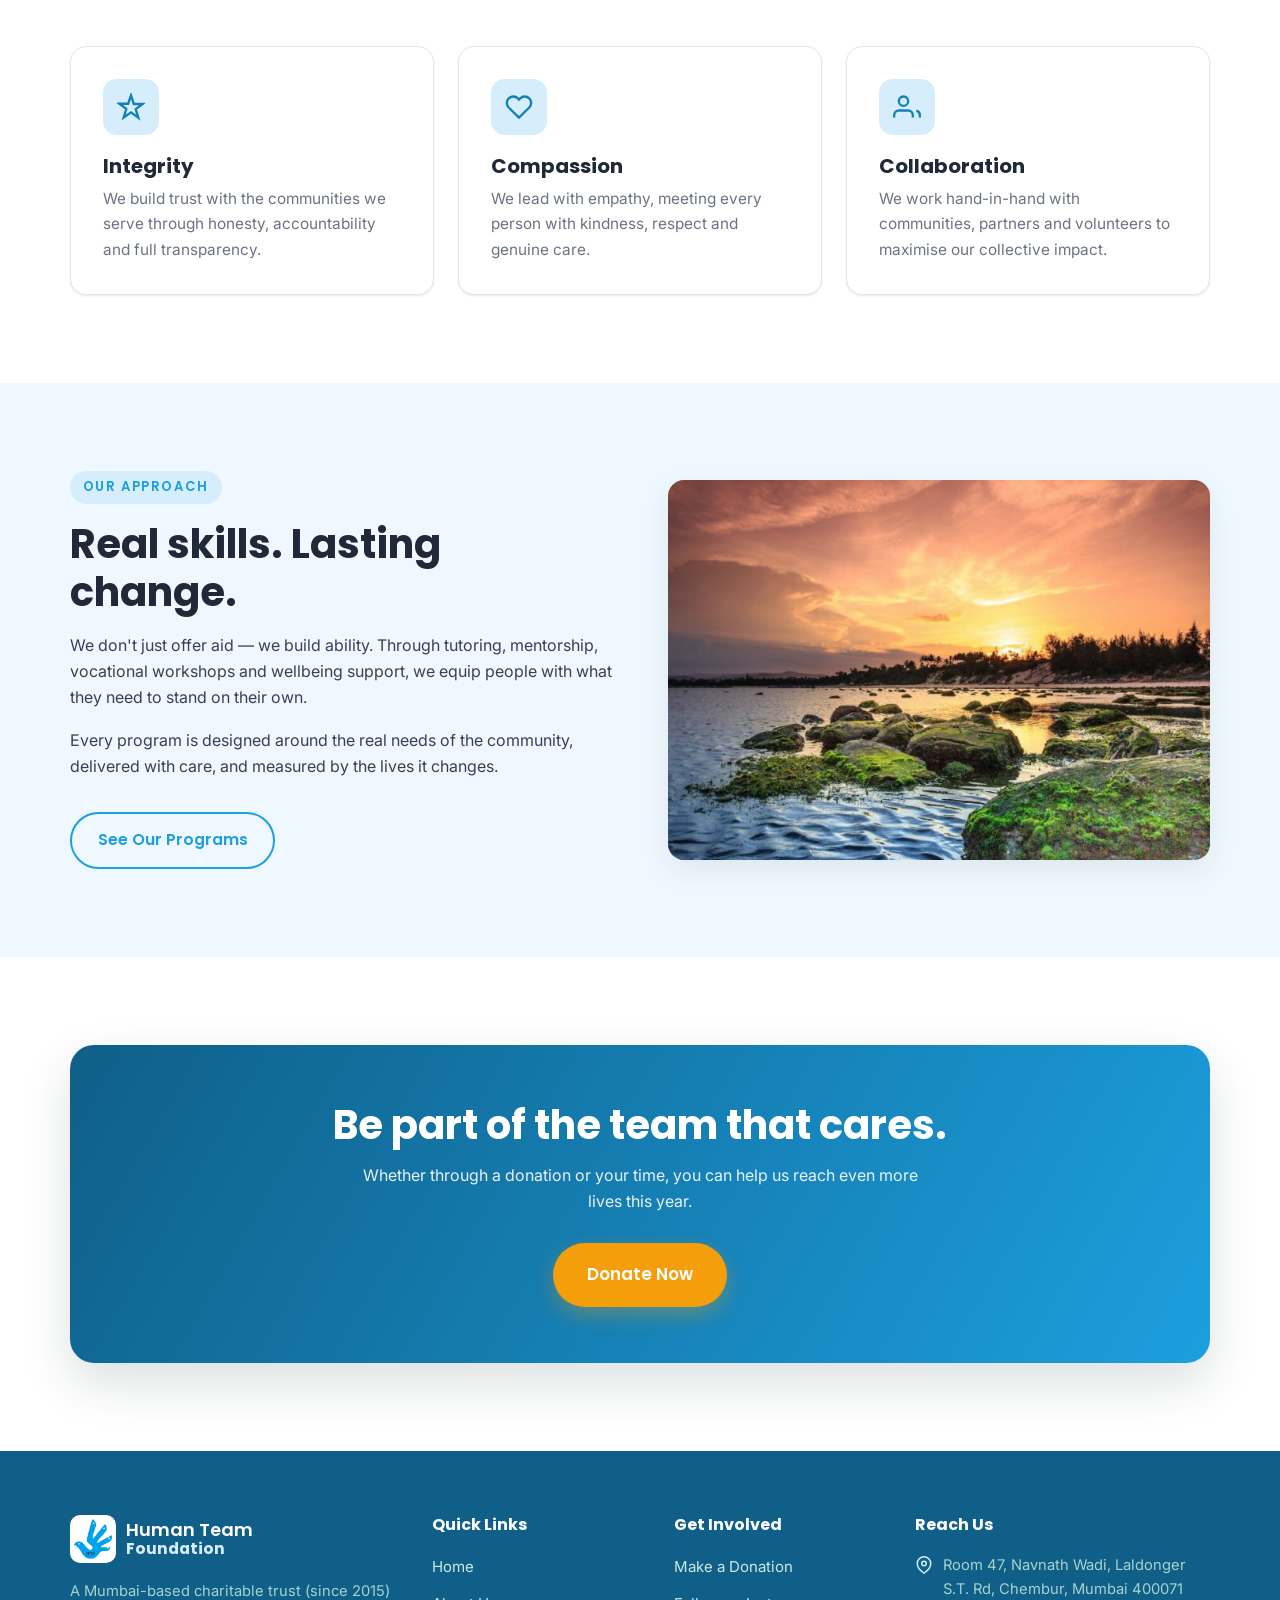
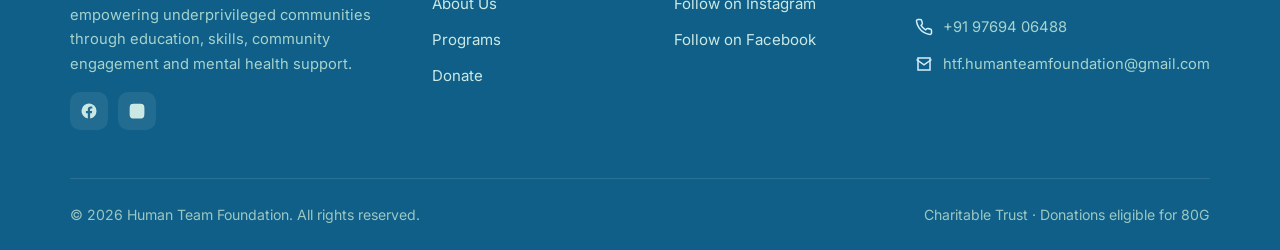
==== commit 93384e23: "Rebrand site with real HTF content from web research - Sky-blue theme + real dove logo (downloaded f" ====
--- a/about.html
+++ b/about.html
@@ -4,7 +4,8 @@
   <meta charset="UTF-8" />
   <meta name="viewport" content="width=device-width, initial-scale=1.0" />
   <title>About Us — Human Team Foundation</title>
-  <meta name="description" content="Learn about Human Team Foundation — our story, mission, vision, values and the team working to uplift underprivileged communities." />
+  <meta name="description" content="Founded in 2015, Human Team Foundation is a Mumbai-based charitable trust empowering underprivileged communities through education and skill development. Our mission: Empower, Educate, Uplift." />
+  <link rel="icon" href="assets/img/logo.png" />
   <link rel="preconnect" href="https://fonts.googleapis.com" />
   <link rel="preconnect" href="https://fonts.gstatic.com" crossorigin />
   <link href="https://fonts.googleapis.com/css2?family=Inter:wght@400;500;600&family=Poppins:wght@500;600;700&display=swap" rel="stylesheet" />
@@ -16,13 +17,13 @@
   <header class="site-header" id="header">
     <div class="container header-inner">
       <a href="index.html" class="brand">
-        <span class="brand-mark">HTF</span>
+        <img src="assets/img/logo.png" alt="Human Team Foundation" class="brand-logo" />
         <span class="brand-text">Human Team<strong>Foundation</strong></span>
       </a>
       <nav class="nav" id="nav">
         <a href="index.html">Home</a>
         <a href="about.html" class="active">About</a>
-        <a href="projects.html">Projects</a>
+        <a href="projects.html">Programs</a>
         <a href="donate.html" class="btn btn-accent btn-sm nav-donate">Donate Now</a>
       </nav>
       <button class="nav-toggle" id="navToggle" aria-label="Toggle menu"><span></span><span></span><span></span></button>
@@ -34,7 +35,7 @@
     <section class="page-hero">
       <div class="container">
         <h1>About Human Team Foundation</h1>
-        <p>People helping people — that's where it all begins.</p>
+        <p>We rise by lifting others — empowering lives since 2015.</p>
         <div class="breadcrumb"><a href="index.html">Home</a> / About</div>
       </div>
     </section>
@@ -42,13 +43,13 @@
     <!-- ===== Story ===== -->
     <section class="section">
       <div class="container split">
-        <div class="split-media reveal" style="background-image:url('https://images.unsplash.com/photo-1517048676732-d65bc937f952?auto=format&fit=crop&w=900&q=80')"></div>
+        <div class="split-media reveal" style="background-image:url('assets/img/mission.jpg')"></div>
         <div class="reveal">
           <span class="eyebrow">Our Story</span>
-          <h2>Built by humans, for humanity.</h2>
-          <p>Human Team Foundation began with a handful of friends who couldn't look away from the hardship around them. What started as weekend meal drives has grown into a registered charitable trust serving thousands across multiple villages.</p>
-          <p>Today, we run programs in education, healthcare, nutrition, women empowerment, clean water and disaster relief — always with the same founding belief: that change happens when ordinary people come together to do extraordinary good.</p>
-          <p>We are powered entirely by the generosity of our donors and the energy of our volunteers — and we account for every contribution with full transparency.</p>
+          <h2>Empower. Educate. Uplift.</h2>
+          <p>Founded in 2015, Human Team Foundation (HTF) is a Mumbai-based charitable trust working to uplift disadvantaged communities through targeted, lasting initiatives.</p>
+          <p>We dedicate ourselves to empowering underprivileged communities through education and skill development — aiming to inspire self-sufficiency and resilience. Over the years we have empowered thousands to achieve independence and foster community growth.</p>
+          <p>From classrooms to skill workshops to mental-health support, everything we do is rooted in a simple idea: that we rise by lifting others.</p>
         </div>
       </div>
     </section>
@@ -60,12 +61,12 @@
           <div class="mv-card reveal">
             <div class="icon"><svg viewBox="0 0 24 24" fill="none" stroke="currentColor" stroke-width="2"><circle cx="12" cy="12" r="10"/><circle cx="12" cy="12" r="6"/><circle cx="12" cy="12" r="2"/></svg></div>
             <h2>Our Mission</h2>
-            <p>To empower underprivileged communities by providing access to education, healthcare, nutrition and sustainable livelihoods — restoring dignity and opportunity to every life we touch.</p>
+            <p>To empower underprivileged communities through education and skill development — building self-sufficiency, dignity and resilience, and helping every individual reach their full potential.</p>
           </div>
           <div class="mv-card reveal">
             <div class="icon"><svg viewBox="0 0 24 24" fill="none" stroke="currentColor" stroke-width="2"><path d="M1 12s4-8 11-8 11 8 11 8-4 8-11 8-11-8-11-8z"/><circle cx="12" cy="12" r="3"/></svg></div>
             <h2>Our Vision</h2>
-            <p>A world where no one is left behind — where every human, regardless of where they are born, has the chance to live a healthy, educated and fulfilling life.</p>
+            <p>A society where every person — regardless of background — has access to quality education, meaningful skills and the opportunity to rise and live with dignity.</p>
           </div>
         </div>
       </div>
@@ -77,41 +78,39 @@
         <div class="section-head center narrow reveal">
           <span class="eyebrow">What Guides Us</span>
           <h2>Our Core Values</h2>
+          <p>Three principles shape every decision we make and every life we touch.</p>
         </div>
         <div class="grid-3">
           <div class="feature reveal">
+            <div class="icon"><svg viewBox="0 0 24 24" fill="none" stroke="currentColor" stroke-width="2"><path d="M12 2l2.4 7.4H22l-6 4.4 2.3 7.4-6.3-4.6L5.7 21l2.3-7.4-6-4.4h7.6z"/></svg></div>
+            <h3>Integrity</h3>
+            <p>We build trust with the communities we serve through honesty, accountability and full transparency.</p>
+          </div>
+          <div class="feature reveal">
             <div class="icon"><svg viewBox="0 0 24 24" fill="none" stroke="currentColor" stroke-width="2"><path d="M20.8 4.6a5.5 5.5 0 00-7.8 0L12 5.6l-1-1a5.5 5.5 0 00-7.8 7.8L12 21l8.8-8.6a5.5 5.5 0 000-7.8z"/></svg></div>
             <h3>Compassion</h3>
-            <p>We lead with empathy and treat every person we serve with dignity and respect.</p>
-          </div>
-          <div class="feature reveal">
-            <div class="icon"><svg viewBox="0 0 24 24" fill="none" stroke="currentColor" stroke-width="2"><path d="M12 2l2.4 7.4H22l-6 4.4 2.3 7.4-6.3-4.6L5.7 21l2.3-7.4-6-4.4h7.6z"/></svg></div>
-            <h3>Integrity</h3>
-            <p>Full transparency in our work and finances — every rupee is accounted for.</p>
+            <p>We lead with empathy, meeting every person with kindness, respect and genuine care.</p>
           </div>
           <div class="feature reveal">
             <div class="icon"><svg viewBox="0 0 24 24" fill="none" stroke="currentColor" stroke-width="2"><path d="M17 21v-2a4 4 0 00-4-4H5a4 4 0 00-4 4v2"/><circle cx="9" cy="7" r="4"/><path d="M23 21v-2a4 4 0 00-3-3.9"/></svg></div>
-            <h3>Community</h3>
-            <p>We build solutions with communities, not just for them — locally led and owned.</p>
+            <h3>Collaboration</h3>
+            <p>We work hand-in-hand with communities, partners and volunteers to maximise our collective impact.</p>
           </div>
         </div>
       </div>
     </section>
 
-    <!-- ===== Team ===== -->
+    <!-- ===== Approach / image ===== -->
     <section class="section section-mint">
-      <div class="container">
-        <div class="section-head center narrow reveal">
-          <span class="eyebrow">The People</span>
-          <h2>Meet Our Team</h2>
-          <p>Dedicated humans working every day to make a difference.</p>
+      <div class="container split">
+        <div class="reveal">
+          <span class="eyebrow">Our Approach</span>
+          <h2>Real skills. Lasting change.</h2>
+          <p>We don't just offer aid — we build ability. Through tutoring, mentorship, vocational workshops and wellbeing support, we equip people with what they need to stand on their own.</p>
+          <p>Every program is designed around the real needs of the community, delivered with care, and measured by the lives it changes.</p>
+          <a href="projects.html" class="btn btn-outline" style="margin-top:1rem">See Our Programs</a>
         </div>
-        <div class="team-grid">
-          <div class="team-card reveal"><div class="team-photo" style="background-image:url('https://images.unsplash.com/photo-1507003211169-0a1dd7228f2d?auto=format&fit=crop&w=300&q=80')"></div><h3>Founder Name</h3><div class="role">Founder &amp; Chairperson</div></div>
-          <div class="team-card reveal"><div class="team-photo" style="background-image:url('https://images.unsplash.com/photo-1494790108377-be9c29b29330?auto=format&fit=crop&w=300&q=80')"></div><h3>Trustee Name</h3><div class="role">Managing Trustee</div></div>
-          <div class="team-card reveal"><div class="team-photo" style="background-image:url('https://images.unsplash.com/photo-1500648767791-00dcc994a43e?auto=format&fit=crop&w=300&q=80')"></div><h3>Member Name</h3><div class="role">Program Director</div></div>
-          <div class="team-card reveal"><div class="team-photo" style="background-image:url('https://images.unsplash.com/photo-1573497019940-1c28c88b4f3e?auto=format&fit=crop&w=300&q=80')"></div><h3>Member Name</h3><div class="role">Volunteer Lead</div></div>
-        </div>
+        <div class="split-media reveal" style="background-image:url('assets/img/value.jpg')"></div>
       </div>
     </section>
 
@@ -132,12 +131,11 @@
     <div class="container">
       <div class="footer-grid">
         <div class="footer-about">
-          <a href="index.html" class="brand"><span class="brand-mark">HTF</span><span class="brand-text">Human Team<strong>Foundation</strong></span></a>
-          <p>A registered charitable trust working to uplift underprivileged communities through education, healthcare, nutrition and livelihood.</p>
+          <a href="index.html" class="brand"><img src="assets/img/logo.png" alt="Human Team Foundation" class="brand-logo" /><span class="brand-text" style="color:#fff">Human Team<strong style="color:var(--brand-light)">Foundation</strong></span></a>
+          <p>A Mumbai-based charitable trust (since 2015) empowering underprivileged communities through education, skills, community engagement and mental health support.</p>
           <div class="socials">
-            <a href="#" aria-label="Facebook"><svg viewBox="0 0 24 24" fill="currentColor"><path d="M22 12a10 10 0 10-11.6 9.9v-7H7.9V12h2.5V9.8c0-2.5 1.5-3.9 3.8-3.9 1.1 0 2.2.2 2.2.2v2.5h-1.3c-1.2 0-1.6.8-1.6 1.6V12h2.8l-.5 2.9h-2.3v7A10 10 0 0022 12z"/></svg></a>
-            <a href="#" aria-label="Instagram"><svg viewBox="0 0 24 24" fill="currentColor"><path d="M12 2.2c3.2 0 3.6 0 4.9.1 1.2.1 1.8.3 2.2.4.6.2 1 .5 1.4.9.4.4.7.8.9 1.4.1.4.3 1 .4 2.2.1 1.3.1 1.7.1 4.9s0 3.6-.1 4.9c-.1 1.2-.3 1.8-.4 2.2-.2.6-.5 1-.9 1.4-.4.4-.8.7-1.4.9-.4.1-1 .3-2.2.4-1.3.1-1.7.1-4.9.1s-3.6 0-4.9-.1c-1.2-.1-1.8-.3-2.2-.4-.6-.2-1-.5-1.4-.9-.4-.4-.7-.8-.9-1.4-.1-.4-.3-1-.4-2.2C2.2 15.6 2.2 15.2 2.2 12s0-3.6.1-4.9c.1-1.2.3-1.8.4-2.2.2-.6.5-1 .9-1.4.4-.4.8-.7 1.4-.9.4-.1 1-.3 2.2-.4C8.4 2.2 8.8 2.2 12 2.2z"/></svg></a>
-            <a href="#" aria-label="Twitter"><svg viewBox="0 0 24 24" fill="currentColor"><path d="M22 5.9c-.7.3-1.5.5-2.3.6.8-.5 1.5-1.3 1.8-2.3-.8.5-1.7.8-2.6 1a4.1 4.1 0 00-7 3.7A11.6 11.6 0 013.2 4.5a4.1 4.1 0 001.3 5.5c-.7 0-1.3-.2-1.8-.5a4.1 4.1 0 003.3 4 4.1 4.1 0 01-1.8.1 4.1 4.1 0 003.8 2.8A8.2 8.2 0 012 18.1a11.6 11.6 0 006.3 1.8c7.5 0 11.7-6.3 11.7-11.7v-.5c.8-.6 1.5-1.3 2-2.1z"/></svg></a>
+            <a href="https://www.facebook.com/thehumanteamfoundation/" target="_blank" rel="noopener" aria-label="Facebook"><svg viewBox="0 0 24 24" fill="currentColor"><path d="M22 12a10 10 0 10-11.6 9.9v-7H7.9V12h2.5V9.8c0-2.5 1.5-3.9 3.8-3.9 1.1 0 2.2.2 2.2.2v2.5h-1.3c-1.2 0-1.6.8-1.6 1.6V12h2.8l-.5 2.9h-2.3v7A10 10 0 0022 12z"/></svg></a>
+            <a href="https://www.instagram.com/humanteamfoundation/" target="_blank" rel="noopener" aria-label="Instagram"><svg viewBox="0 0 24 24" fill="currentColor"><path d="M12 2.2c3.2 0 3.6 0 4.9.1 1.2.1 1.8.3 2.2.4.6.2 1 .5 1.4.9.4.4.7.8.9 1.4.1.4.3 1 .4 2.2.1 1.3.1 1.7.1 4.9s0 3.6-.1 4.9c-.1 1.2-.3 1.8-.4 2.2-.2.6-.5 1-.9 1.4-.4.4-.8.7-1.4.9-.4.1-1 .3-2.2.4-1.3.1-1.7.1-4.9.1s-3.6 0-4.9-.1c-1.2-.1-1.8-.3-2.2-.4-.6-.2-1-.5-1.4-.9-.4-.4-.7-.8-.9-1.4-.1-.4-.3-1-.4-2.2C2.2 15.6 2.2 15.2 2.2 12s0-3.6.1-4.9c.1-1.2.3-1.8.4-2.2.2-.6.5-1 .9-1.4.4-.4.8-.7 1.4-.9.4-.1 1-.3 2.2-.4C8.4 2.2 8.8 2.2 12 2.2z"/></svg></a>
           </div>
         </div>
         <div>
@@ -145,7 +143,7 @@
           <ul class="footer-links">
             <li><a href="index.html">Home</a></li>
             <li><a href="about.html">About Us</a></li>
-            <li><a href="projects.html">Projects</a></li>
+            <li><a href="projects.html">Programs</a></li>
             <li><a href="donate.html">Donate</a></li>
           </ul>
         </div>
@@ -153,21 +151,20 @@
           <h4>Get Involved</h4>
           <ul class="footer-links">
             <li><a href="donate.html">Make a Donation</a></li>
-            <li><a href="#">Become a Volunteer</a></li>
-            <li><a href="#">Corporate Partners</a></li>
-            <li><a href="#">Fundraise for Us</a></li>
+            <li><a href="https://www.instagram.com/humanteamfoundation/" target="_blank" rel="noopener">Follow on Instagram</a></li>
+            <li><a href="https://www.facebook.com/thehumanteamfoundation/" target="_blank" rel="noopener">Follow on Facebook</a></li>
           </ul>
         </div>
         <div>
           <h4>Reach Us</h4>
-          <div class="contact-line"><svg viewBox="0 0 24 24" fill="none" stroke="currentColor" stroke-width="2"><path d="M21 10c0 7-9 13-9 13s-9-6-9-13a9 9 0 0118 0z"/><circle cx="12" cy="10" r="3"/></svg><span>Your trust address, City, State — PIN</span></div>
+          <div class="contact-line"><svg viewBox="0 0 24 24" fill="none" stroke="currentColor" stroke-width="2"><path d="M21 10c0 7-9 13-9 13s-9-6-9-13a9 9 0 0118 0z"/><circle cx="12" cy="10" r="3"/></svg><span>Room 47, Navnath Wadi, Laldonger S.T. Rd, Chembur, Mumbai 400071</span></div>
           <div class="contact-line"><svg viewBox="0 0 24 24" fill="none" stroke="currentColor" stroke-width="2"><path d="M22 16.9v3a2 2 0 01-2.2 2 19.8 19.8 0 01-8.6-3.1 19.5 19.5 0 01-6-6A19.8 19.8 0 012 4.2 2 2 0 014 2h3a2 2 0 012 1.7c.1 1 .4 1.9.7 2.8a2 2 0 01-.5 2.1L8.1 9.9a16 16 0 006 6l1.3-1.3a2 2 0 012.1-.5c.9.3 1.8.6 2.8.7a2 2 0 011.7 2z"/></svg><span>+91 97694 06488</span></div>
-          <div class="contact-line"><svg viewBox="0 0 24 24" fill="none" stroke="currentColor" stroke-width="2"><path d="M4 4h16v16H4z"/><path d="M22 6l-10 7L2 6"/></svg><span>info@humanteamfoundation.in</span></div>
+          <div class="contact-line"><svg viewBox="0 0 24 24" fill="none" stroke="currentColor" stroke-width="2"><path d="M4 4h16v16H4z"/><path d="M22 6l-10 7L2 6"/></svg><span>htf.humanteamfoundation@gmail.com</span></div>
         </div>
       </div>
       <div class="footer-bottom">
         <span>&copy; <span id="year"></span> Human Team Foundation. All rights reserved.</span>
-        <span>Reg. No. XXXXXX &nbsp;|&nbsp; 80G &amp; 12A available</span>
+        <span>Charitable Trust · Donations eligible for 80G</span>
       </div>
     </div>
   </footer>
--- a/assets/css/style.css
+++ b/assets/css/style.css
@@ -3,11 +3,11 @@
    ========================================================= */
 :root {
   /* Brand palette */
-  --brand: #0f766e;          /* teal/emerald — trust */
-  --brand-dark: #115e59;
-  --brand-darker: #0b4a44;
-  --brand-light: #ccfbf1;
-  --brand-tint: #f0fdfa;
+  --brand: #1c9fde;          /* sky blue — matches HTF dove logo */
+  --brand-dark: #1580b5;
+  --brand-darker: #0f5f88;
+  --brand-light: #d6eefb;
+  --brand-tint: #f0f9fe;
 
   --accent: #f59e0b;         /* amber — action/donate */
   --accent-dark: #d97706;
@@ -19,7 +19,7 @@
 
   --bg: #ffffff;
   --bg-soft: #f9fafb;
-  --bg-mint: #f0fdfa;
+  --bg-mint: #eff8fe;
 
   --radius: 16px;
   --radius-sm: 10px;
@@ -95,7 +95,7 @@
 .btn:hover { transform: translateY(-2px); }
 .btn-accent { background: var(--accent); color: #fff; box-shadow: 0 8px 20px rgba(245,158,11,.32); }
 .btn-accent:hover { background: var(--accent-dark); box-shadow: 0 12px 26px rgba(245,158,11,.4); }
-.btn-brand { background: var(--brand); color: #fff; box-shadow: 0 8px 20px rgba(15,118,110,.28); }
+.btn-brand { background: var(--brand); color: #fff; box-shadow: 0 8px 20px rgba(28,159,222,.3); }
 .btn-brand:hover { background: var(--brand-dark); }
 .btn-outline { background: transparent; color: var(--brand); border-color: var(--brand); }
 .btn-outline:hover { background: var(--brand); color: #fff; }
@@ -122,6 +122,8 @@
   color: #fff; font-family: var(--font-head); font-weight: 700; font-size: 1rem;
   letter-spacing: .02em; box-shadow: var(--shadow-sm);
 }
+.brand-logo { height: 48px; width: auto; display: block; }
+.site-footer .brand-logo { background: #fff; border-radius: 10px; padding: 4px; }
 .brand-text { font-family: var(--font-head); font-weight: 600; font-size: 1.12rem; color: var(--ink); line-height: 1.1; }
 .brand-text strong { display: block; font-weight: 700; color: var(--brand); font-size: .98rem; }
 .nav { display: flex; align-items: center; gap: 2rem; }
@@ -138,15 +140,15 @@
   display: flex; align-items: center;
   color: #fff;
   background:
-    linear-gradient(120deg, rgba(11,74,68,.92) 0%, rgba(15,118,110,.78) 55%, rgba(15,118,110,.35) 100%),
+    linear-gradient(120deg, rgba(15,95,136,.92) 0%, rgba(21,128,181,.78) 55%, rgba(28,159,222,.35) 100%),
     var(--brand-darker);
   background-size: cover; background-position: center;
   overflow: hidden;
 }
 .hero.has-photo {
   background:
-    linear-gradient(120deg, rgba(11,74,68,.92) 0%, rgba(15,118,110,.72) 55%, rgba(11,74,68,.45) 100%),
-    url("https://images.unsplash.com/photo-1488521787991-ed7bbaae773c?auto=format&fit=crop&w=1600&q=80");
+    linear-gradient(120deg, rgba(15,95,136,.93) 0%, rgba(21,128,181,.78) 55%, rgba(15,95,136,.5) 100%),
+    url("assets/img/community.jpg");
   background-size: cover; background-position: center;
 }
 .hero-inner { padding: 4rem 0; max-width: 720px; }
